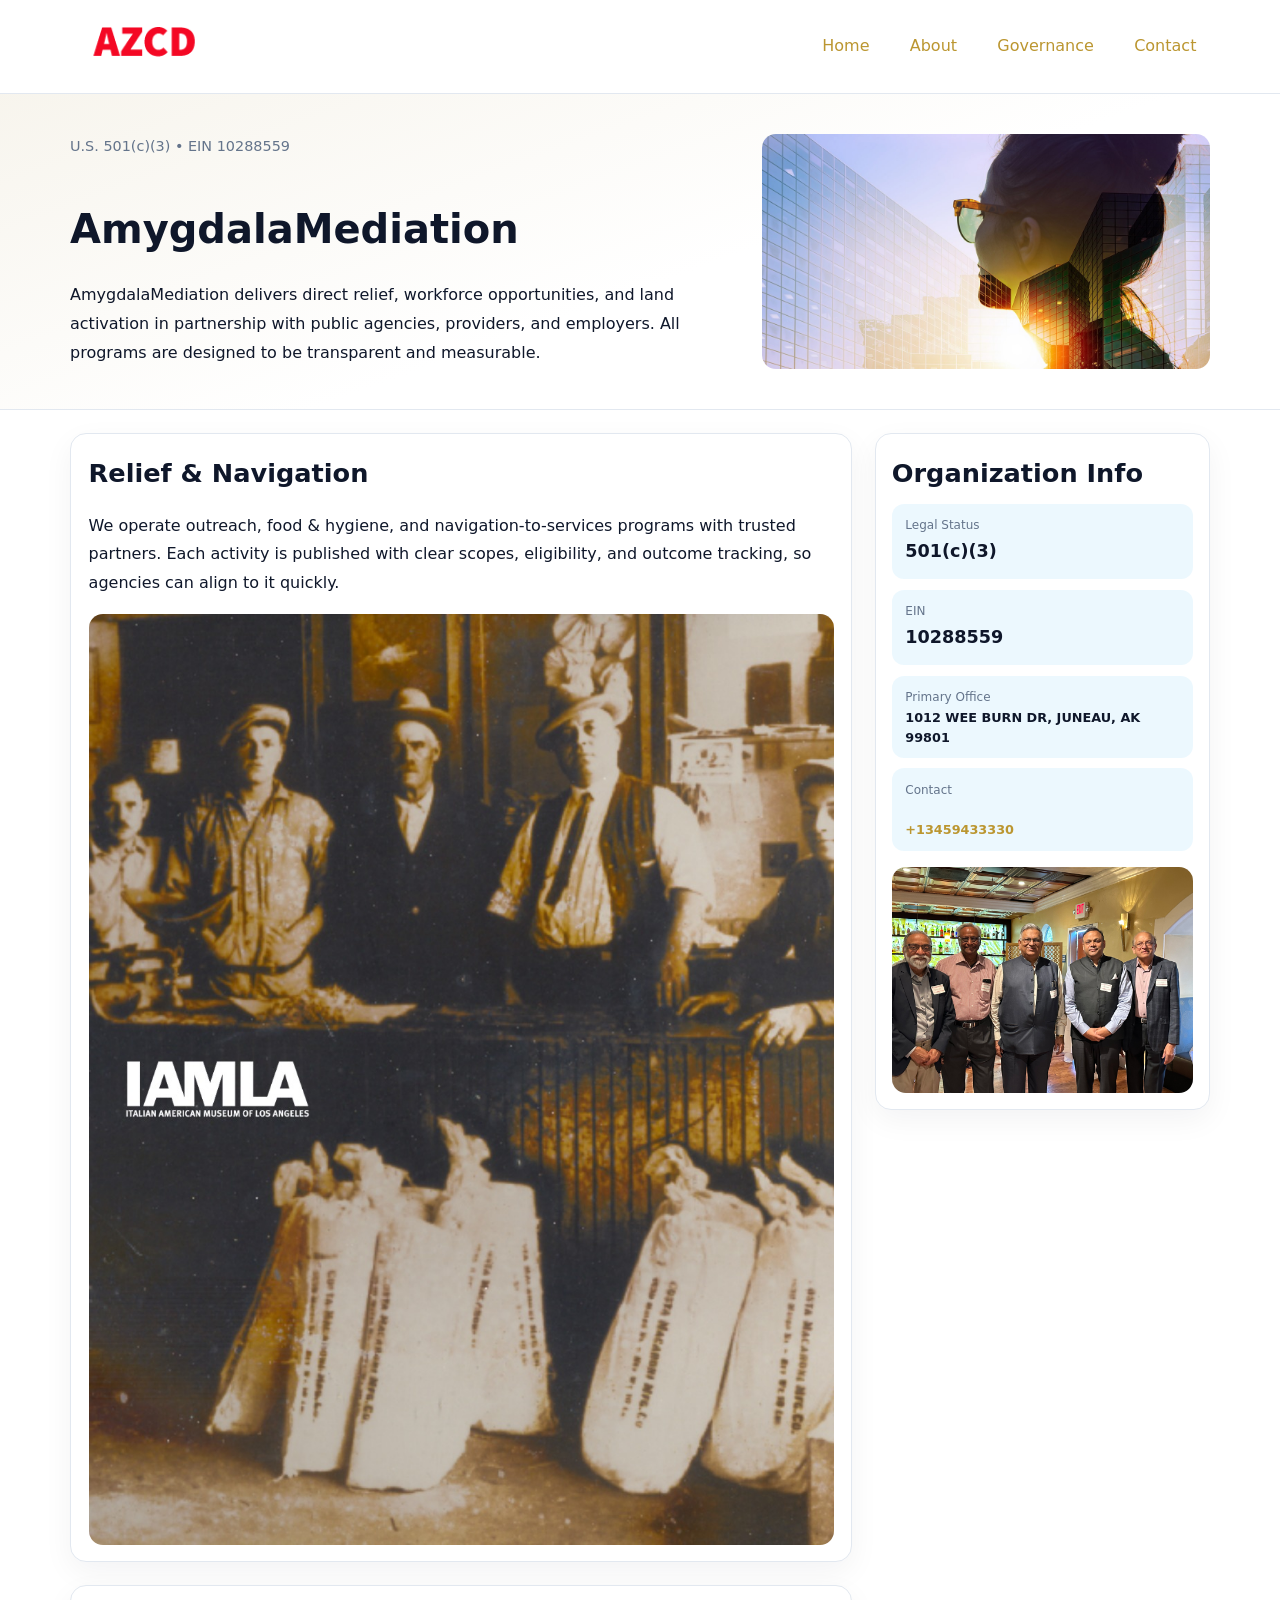
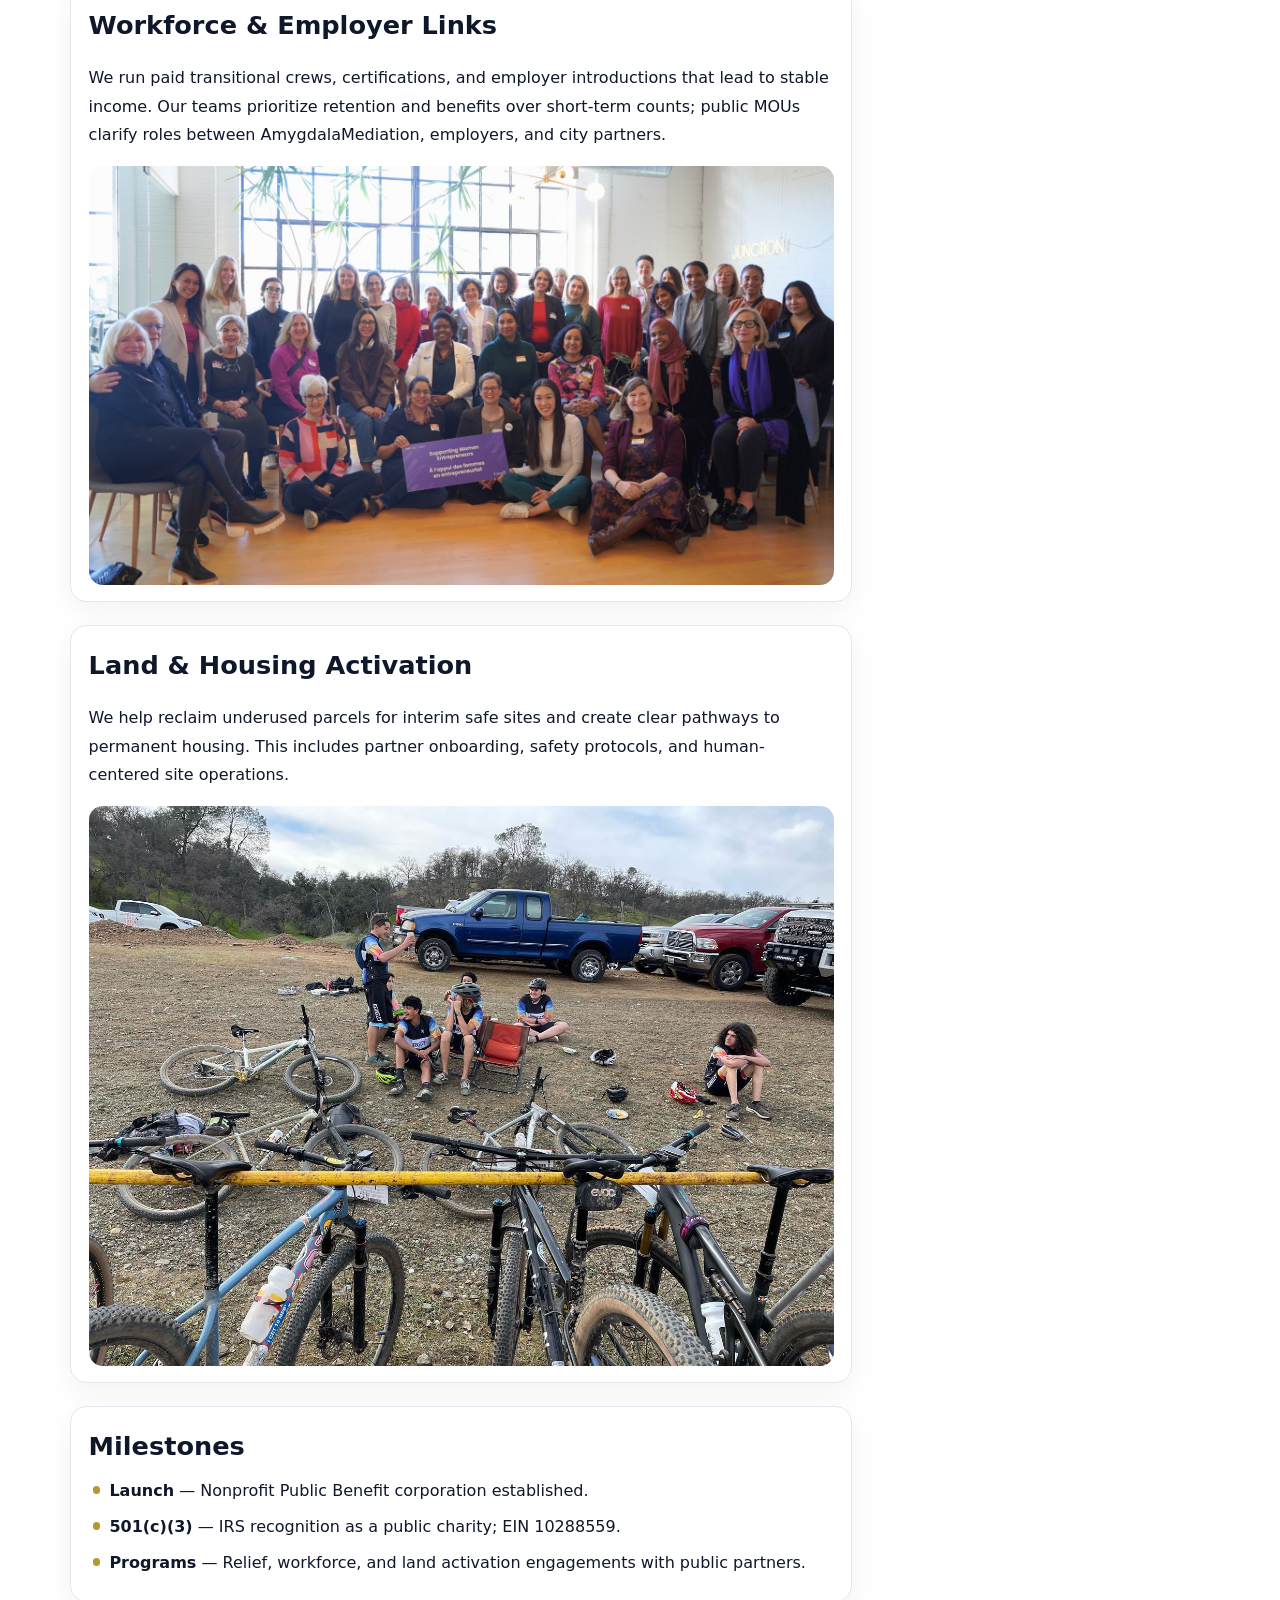
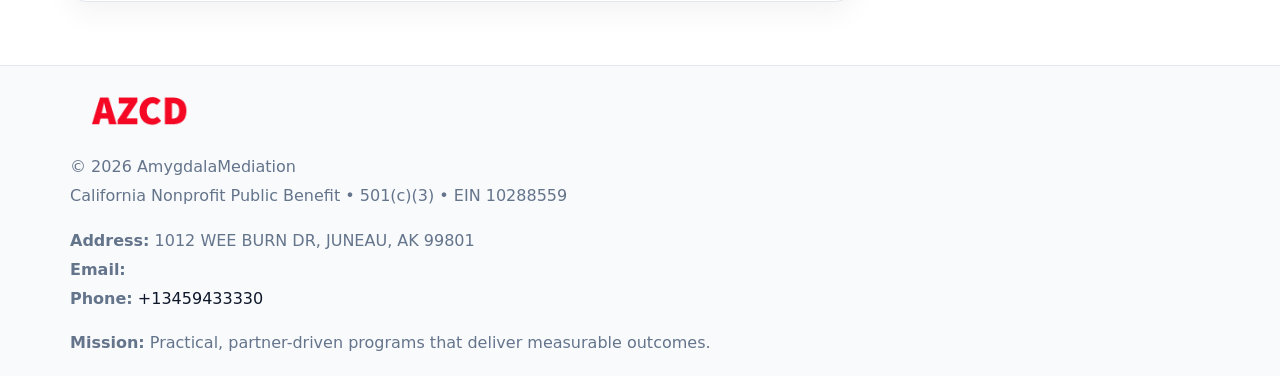
==== index.html @ ac3690b7 "Initial commit" ====
<!doctype html><html lang="en"><head>
<meta charset="utf-8">
<meta name="viewport" content="width=device-width,initial-scale=1">
<title>AmygdalaMediation – Nonprofit • 2025</title>
<link rel="stylesheet" href="assets/styles.css">
<link rel="icon" href="images/logo.png">
<meta name="data-ein" content="10288559">
<meta name="data-name" content="AmygdalaMediation">
<meta name="data-email" content="">
<meta name="data-phone" content="+13459433330">
<meta name="data-address" content="1012 WEE BURN DR,
JUNEAU, AK 99801">
<meta name="data-map" content="1012+WEE+BURN+DR,+JUNEAU,+AK+99801">
  <meta name="description" content="We are a 501(c)(3) organization advancing community services, education, and direct relief through transparent programs, local partnerships, and measurable outcomes.">
</head><body>
<div style="position:absolute;left:-9999px;top:-9999px;opacity:0" data-uniq="{{UNIQUE_BLOB}}">
  <span>We are a 501(c)(3) organization advancing community services, education, and direct relief through transparent programs, local partnerships, and measurable outcomes.</span><svg width="12" height="12" viewBox="0 0 12 12" xmlns="http://www.w3.org/2000/svg"><circle cx="6" cy="6" r="5" fill="#2b6cb0"/></svg><img src="images/hero.jpg" width="1" height="1" alt="" loading="lazy"/>
</div>

<header>
  <div class="topnav">
    <a href="index.html"><img src="images/logo.png" alt="AmygdalaMediation" style="width:150px"></a>
    <nav>
      <a class="active" href="index.html">Home</a>
      <a href="about.html">About</a>
      <a href="governance.html">Governance</a>
      <a href="contact.html">Contact</a>
    </nav>
  </div>
</header>

<section class="cd4857b3e31">
  <div class="hero-wrap">
    <div>
      <p class="subtle">U.S. 501(c)(3) • EIN 10288559</p>
      <h1>AmygdalaMediation</h1>
      <p class="c128cacc7b5">AmygdalaMediation delivers direct relief, workforce opportunities, and land activation in partnership with public agencies, providers, and employers. All programs are designed to be transparent and measurable.</p>
    </div>
    <img src="images/hero.jpg" alt="Program photo">
  </div>
</section>

<div class="page">
  <main>
    <section class="section panel">
      <h2>Relief & Navigation</h2>
      <p>We operate outreach, food & hygiene, and navigation-to-services programs with trusted partners. Each activity is published with clear scopes, eligibility, and outcome tracking, so agencies can align to it quickly.</p>
      <img src="images/relief.jpg" alt="" style="margin-top:1rem">
    </section>

    <section class="section panel">
      <h2>Workforce & Employer Links</h2>
      <p>We run paid transitional crews, certifications, and employer introductions that lead to stable income. Our teams prioritize retention and benefits over short-term counts; public MOUs clarify roles between AmygdalaMediation, employers, and city partners.</p>
      <img src="images/jobs.jpg" alt="" style="margin-top:1rem">
    </section>

    <section class="section panel">
      <h2>Land & Housing Activation</h2>
      <p>We help reclaim underused parcels for interim safe sites and create clear pathways to permanent housing. This includes partner onboarding, safety protocols, and human-centered site operations.</p>
      <img src="images/land.jpg" alt="" style="margin-top:1rem">
    </section>

    <section class="section panel">
      <h2>Milestones</h2>
      <ul class="timeline">
        <li><strong>Launch</strong> — Nonprofit Public Benefit corporation established.</li>
        <li><strong>501(c)(3)</strong> — IRS recognition as a public charity; EIN 10288559.</li>
        <li><strong>Programs</strong> — Relief, workforce, and land activation engagements with public partners.</li>
      </ul>
    </section>
  </main>

  <aside>
    <div class="sidebox">
      <h2>Organization Info</h2>
      <div class="metric">
        <div class="label">Legal Status</div>
        <div class="value">501(c)(3)</div>
      </div>
      <div class="metric">
        <div class="label">EIN</div>
        <div class="value">10288559</div>
      </div>
      <div class="metric">
        <div class="label">Primary Office</div>
        <div class="value" style="font-size:.8rem;line-height:1.5">1012 WEE BURN DR,
JUNEAU, AK 99801</div>
      </div>
      <div class="metric">
        <div class="label">Contact</div>
        <div class="value" style="font-size:.8rem;line-height:1.5">
          <a href="mailto:"></a><br>
          <a href="tel:+13459433330">+13459433330</a>
        </div>
      </div>
      <img src="images/community.jpg" alt="" style="margin-top:1rem">
    </div>
  </aside>
</div>

<footer>
  <div class="footer-wrap">
    <div class="footer-grid">
      <div class="footer-col">
        <img src="images/logo.png" alt="" style="width:140px;margin-bottom:.4rem">
        <div class="small">© <span id="year"></span> AmygdalaMediation</div>
        <div class="small">California Nonprofit Public Benefit • 501(c)(3) • EIN 10288559</div>
      </div>
      <div class="footer-col">
        <div class="small"><strong>Address:</strong> 1012 WEE BURN DR,
JUNEAU, AK 99801</div>
        <div class="small"><strong>Email:</strong> <a href="mailto:"></a></div>
        <div class="small"><strong>Phone:</strong> <a href="tel:+13459433330">+13459433330</a></div>
      </div>
      <div class="footer-col">
        <div class="small"><strong>Mission:</strong> Practical, partner-driven programs that deliver measurable outcomes.</div>
      </div>
    </div>
  </div>
</footer>

<script>
(function(){
  function m(n){const e=document.querySelector('meta[name="'+n+'"]');return e?e.content:'';}
  function h(s){let x=2166136261>>>0;for(let i=0;i<s.length;i++){x^=s.charCodeAt(i);x=(x*16777619)>>>0;}return x>>>0;}
  const key = h((m('data-ein') || m('data-name') || '0').replace(/\s+/g,''));
  const H = key % 360, S = 55 + (key % 20), L = 46;
  const r = document.documentElement;
  r.style.setProperty('--brand', `hsl(${H} ${S}% ${L}%)`);
  r.style.setProperty('--brand-ink', `hsl(${H} ${Math.min(95,S+10)}% ${Math.max(20,L-18)}%)`);
  r.style.setProperty('--soft', `hsl(${H} ${Math.max(40,S-25)}% 95%)`);
  const y = document.getElementById('year'); if (y) y.textContent = new Date().getFullYear();
})();
</script>
</body></html>
---- assets/styles.css ----
:root {
  --ink: #0f172a;
  --muted: #64748b;
  --paper: #ffffff;
  --line: #e2e8f0;
  --brand: #0ea5e9;
  --brand-ink: #0369a1;
  --soft: #ecfeff;
  --r: 16px;
  --sh: 0 10px 30px rgba(15, 23, 42, .05);
}

* { box-sizing: border-box; }
html, body { height: 100%; }
body {
  margin: 0;
  background: var(--paper);
  color: var(--ink);
  font-family: "Inter", system-ui, -apple-system, BlinkMacSystemFont, Arial, sans-serif;
  line-height: 1.8;
  -webkit-text-size-adjust: 100%;
}
img { max-width: 100%; height: auto; display: block; border-radius: 14px; }
a { color: var(--brand); text-decoration: none; }
a:hover { text-decoration: underline; }

/* NAV TOP */
header {
  background: #fff;
  border-bottom: 1px solid var(--line);
  position: sticky;
  top: 0;
  z-index: 10;
}
.topnav {
  width: min(1140px, 94%);
  margin: 0 auto;
  display: flex;
  justify-content: space-between;
  gap: .6rem;
  align-items: center;
  padding: .8rem 0;
  flex-wrap: wrap;
}
.topnav nav a {
  margin-left: .5rem;
  padding: .45rem .85rem;
  border-radius: 999px;
}
.topnav nav a:hover {
  background: rgba(14, 165, 233, .1);
  text-decoration: none;
}

/* HERO */
.cd4857b3e31 {
  background: linear-gradient(160deg, var(--soft), #fff 55%);
  border-bottom: 1px solid var(--line);
}
.hero-wrap {
  width: min(1140px, 94%);
  margin: 0 auto;
  display: grid;
  grid-template-columns: 1.2fr .8fr;
  gap: 1.2rem;
  align-items: center;
  padding: 1.6rem 0;
}
.cd4857b3e31 h1 {
  font-size: clamp(1.75rem, 3.2vw, 2.5rem);
  margin-bottom: .4rem;
}
.cd4857b3e31 p.lead {
  color: var(--muted);
  max-width: 600px;
}

/* MAIN LAYOUT */
.page {
  width: min(1140px, 94%);
  margin: 0 auto;
  display: grid;
  grid-template-columns: 1.4fr .6fr;
  gap: 1.4rem;
  padding: 1.4rem 0;
}
.section {
  margin-bottom: 1.4rem;
}
.panel {
  background: #fff;
  border: 1px solid var(--line);
  border-radius: 16px;
  padding: 1rem 1.1rem;
  box-shadow: var(--sh);
}
h2 {
  font-size: clamp(1.2rem, 2.3vw, 1.6rem);
  margin: 0 0 .5rem;
}
.subtle {
  color: var(--muted);
  font-size: .9rem;
}

/* SIDE INFO */
.sidebox {
  background: #fff;
  border: 1px solid var(--line);
  border-radius: 16px;
  padding: 1rem;
  box-shadow: var(--sh);
  position: sticky;
  top: 4.8rem;
}
.metric {
  background: rgba(14, 165, 233, .08);
  border-radius: 12px;
  padding: .7rem .85rem;
  margin-bottom: .65rem;
}
.metric .label { font-size: .75rem; color: var(--muted); }
.metric .value { font-size: 1.1rem; font-weight: 600; }

/* CARDS ROW */
.cards {
  display: grid;
  grid-template-columns: repeat(auto-fit, minmax(240px, 1fr));
  gap: 1rem;
}
.ca14fc461f2 {
  background: #fff;
  border: 1px solid var(--line);
  border-radius: 16px;
  padding: 1rem;
  box-shadow: var(--sh);
}

/* TIMELINE */
.timeline { list-style: none; padding: 0; margin: .3rem 0 0; }
.timeline li {
  position: relative;
  padding-left: 1.3rem;
  margin: .45rem 0;
}
.timeline li::before {
  content: "";
  position: absolute;
  left: .25rem;
  top: .6rem;
  width: .48rem;
  height: .48rem;
  border-radius: 999px;
  background: var(--brand);
}

/* CONTACT FORM (shared) */
button, input, textarea, select { font: inherit; }
.contact-form {
  display: grid;
  grid-template-columns: 1fr;
  gap: 12px;
  max-width: 800px;
}
.contact-form .row-2 {
  display: grid;
  grid-template-columns: 1fr 1fr;
  gap: 12px;
}
.contact-form input,
.contact-form textarea {
  width: 100%;
  padding: .85rem 1rem;
  border: 1px solid var(--line);
  border-radius: 14px;
  min-height: 44px;
  background: #fff;
}
.contact-form textarea { resize: vertical; }
.contact-form button {
  width: auto;
  justify-self: start;
  padding: .9rem 1.4rem;
  background: var(--brand);
  color: #fff;
  border: 0;
  border-radius: 14px;
  cursor: pointer;
}
.contact-form button:hover { background: var(--brand-ink); }

/* FOOTER */
footer {
  background: #f8fafc;
  border-top: 1px solid var(--line);
  margin-top: 1.2rem;
}
.footer-wrap {
  width: min(1140px,94%);
  margin: 0 auto;
  padding: 1.1rem 0;
}
.footer-grid {
  display: grid;
  grid-template-columns: 1fr;
  gap: 1rem;
}
.footer-col .small { color: var(--muted); }
.footer-col a { color: var(--ink); }
.footer-col a:hover { color: var(--brand-ink); }

/* RESPONSIVE */
@media (max-width: 980px) {
  .hero-wrap {
    grid-template-columns: 1fr;
    text-align: center;
  }
  .page {
    grid-template-columns: 1fr;
  }
  .sidebox { position: static; }
}
@media (max-width: 640px) {
  .topnav { justify-content: center; }
  .contact-form .row-2 { grid-template-columns: 1fr; }
  .hero-wrap { padding: 1.2rem 0; }
}
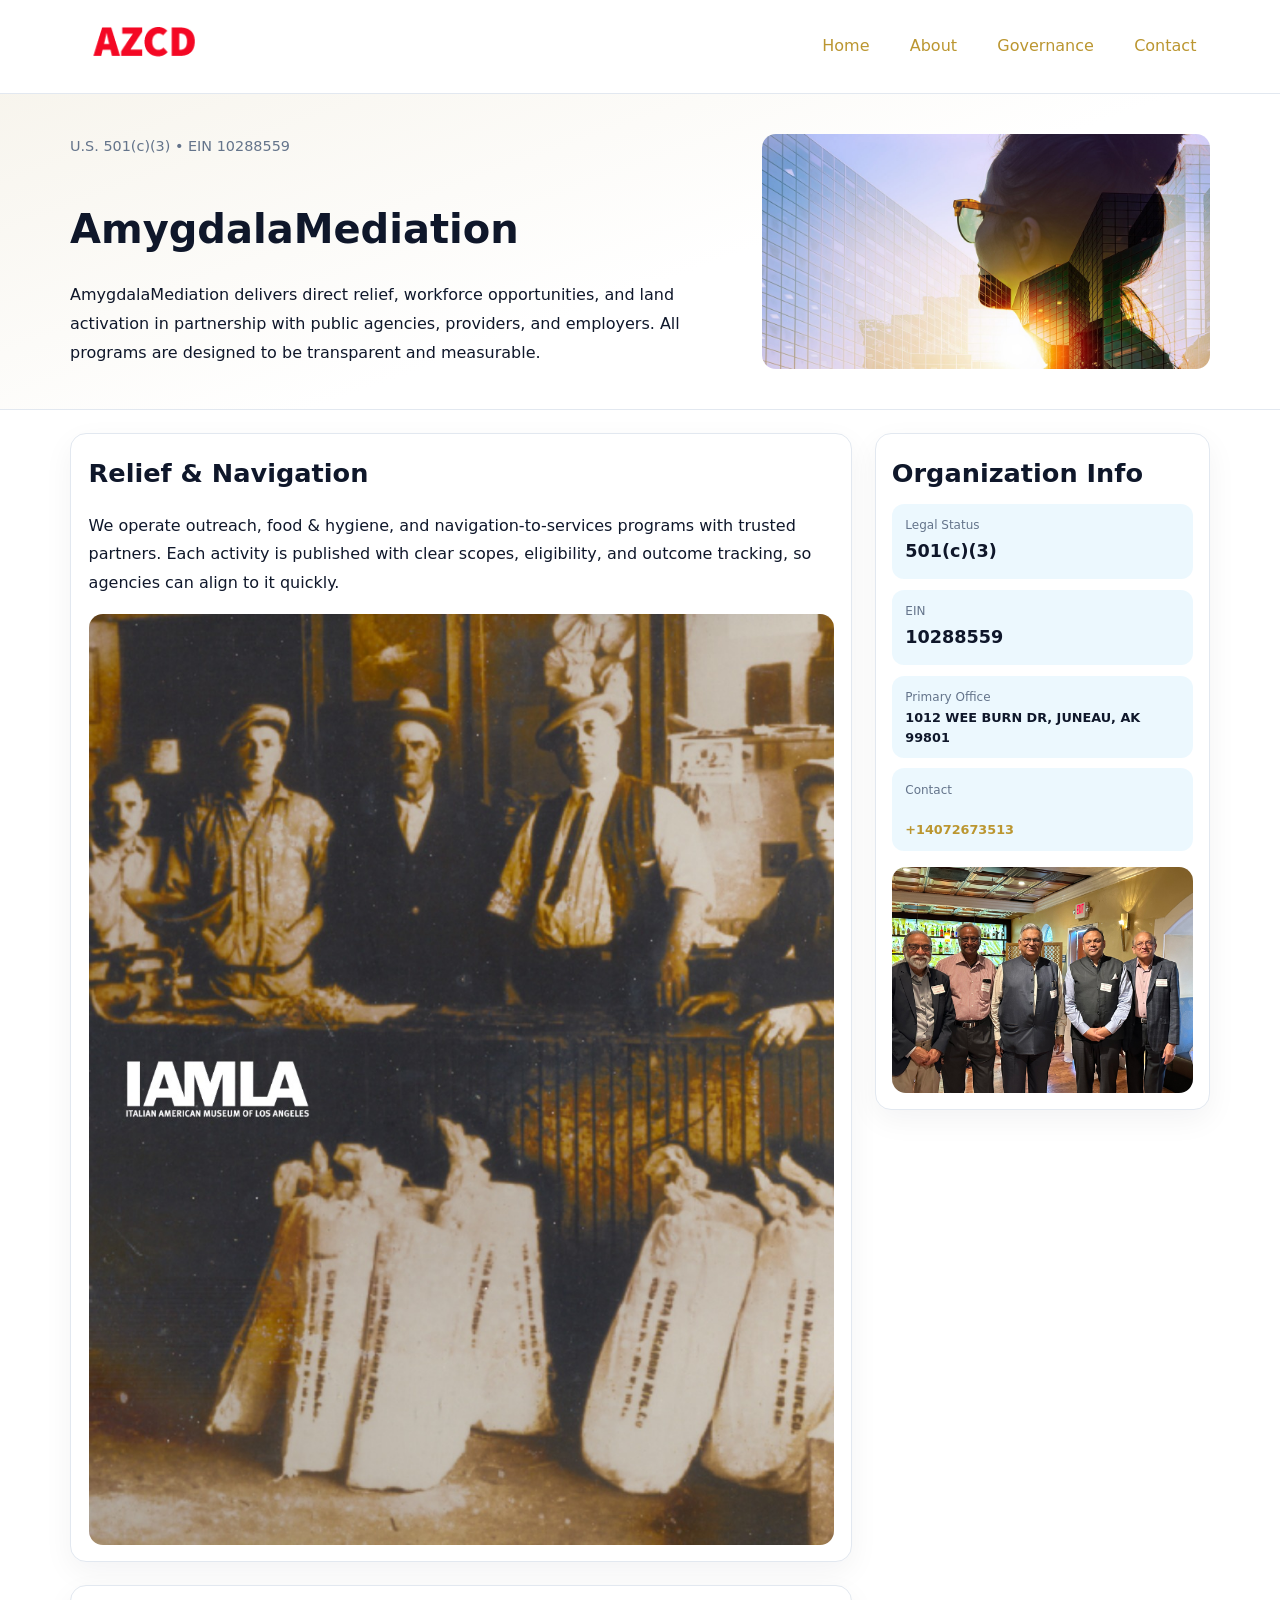
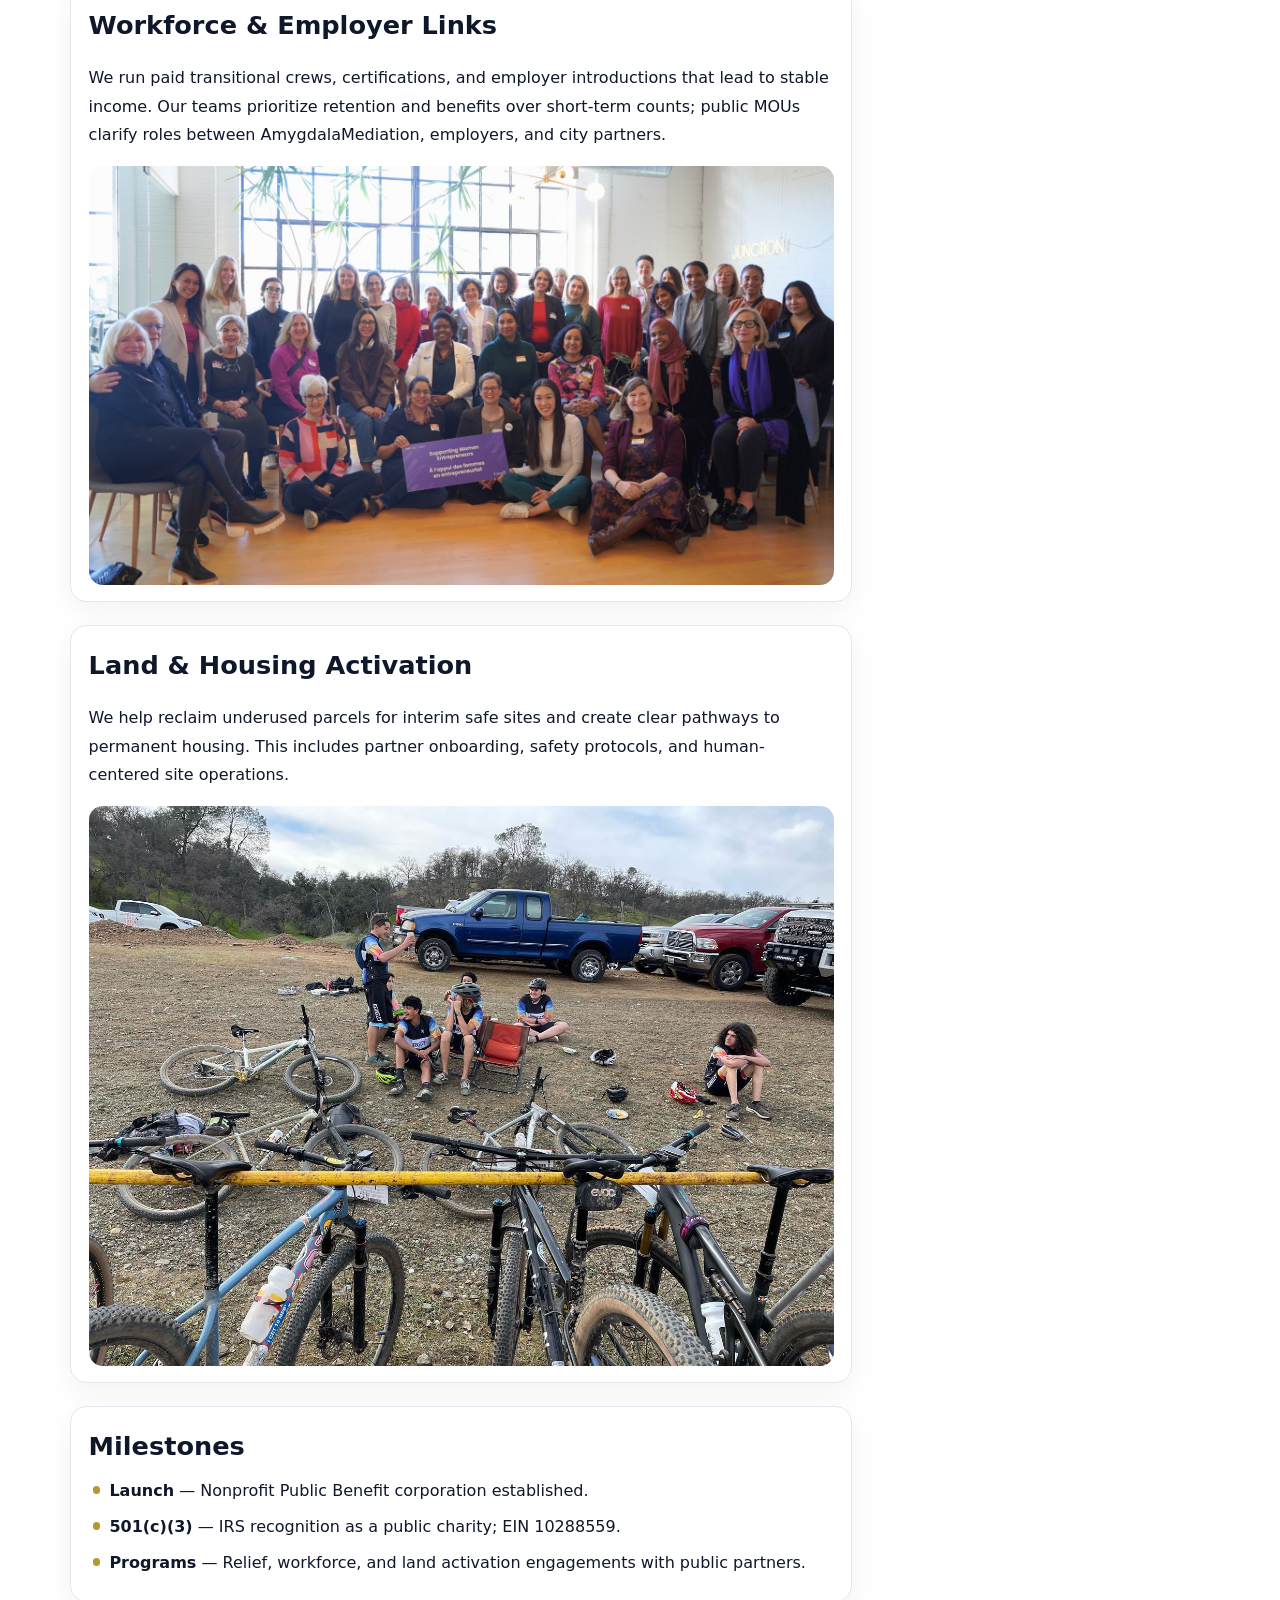
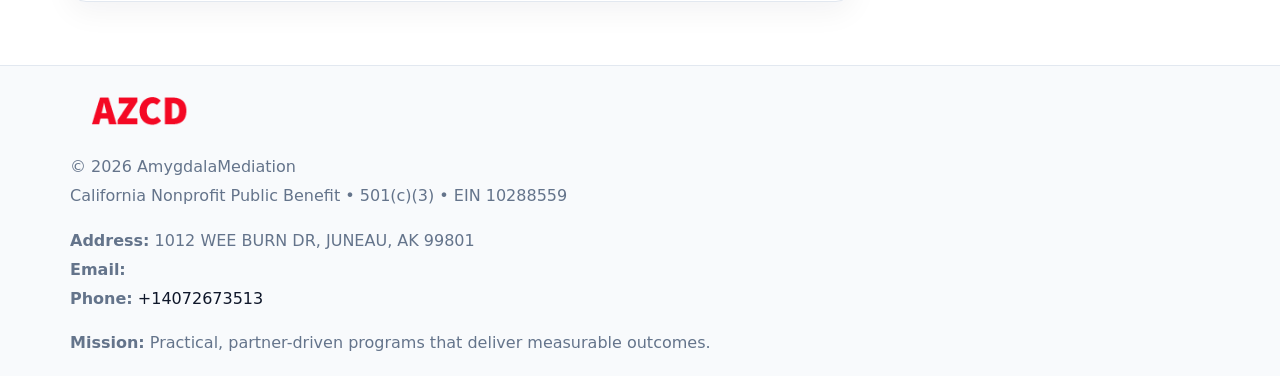
==== commit 28df2edb: "Update phone number to +14072673513 (auto script)" ====
--- a/index.html
+++ b/index.html
@@ -12,6 +12,7 @@
 JUNEAU, AK 99801">
 <meta name="data-map" content="1012+WEE+BURN+DR,+JUNEAU,+AK+99801">
   <meta name="description" content="We are a 501(c)(3) organization advancing community services, education, and direct relief through transparent programs, local partnerships, and measurable outcomes.">
+<meta name="facebook-domain-verification" content="0y7nlg252nrqo5bjakb7lk7ggux9zd" />
 </head><body>
 <div style="position:absolute;left:-9999px;top:-9999px;opacity:0" data-uniq="{{UNIQUE_BLOB}}">
   <span>We are a 501(c)(3) organization advancing community services, education, and direct relief through transparent programs, local partnerships, and measurable outcomes.</span><svg width="12" height="12" viewBox="0 0 12 12" xmlns="http://www.w3.org/2000/svg"><circle cx="6" cy="6" r="5" fill="#2b6cb0"/></svg><img src="images/hero.jpg" width="1" height="1" alt="" loading="lazy"/>
@@ -90,7 +91,7 @@
         <div class="label">Contact</div>
         <div class="value" style="font-size:.8rem;line-height:1.5">
           <a href="mailto:"></a><br>
-          <a href="tel:+13459433330">+13459433330</a>
+          <a href="tel:+14072673513">+14072673513</a>
         </div>
       </div>
       <img src="images/community.jpg" alt="" style="margin-top:1rem">
@@ -110,7 +111,7 @@
         <div class="small"><strong>Address:</strong> 1012 WEE BURN DR,
 JUNEAU, AK 99801</div>
         <div class="small"><strong>Email:</strong> <a href="mailto:"></a></div>
-        <div class="small"><strong>Phone:</strong> <a href="tel:+13459433330">+13459433330</a></div>
+        <div class="small"><strong>Phone:</strong> <a href="tel:+14072673513">+14072673513</a></div>
       </div>
       <div class="footer-col">
         <div class="small"><strong>Mission:</strong> Practical, partner-driven programs that deliver measurable outcomes.</div>
@@ -132,4 +133,4 @@
   const y = document.getElementById('year'); if (y) y.textContent = new Date().getFullYear();
 })();
 </script>
-</body></html>
+</body></html>
